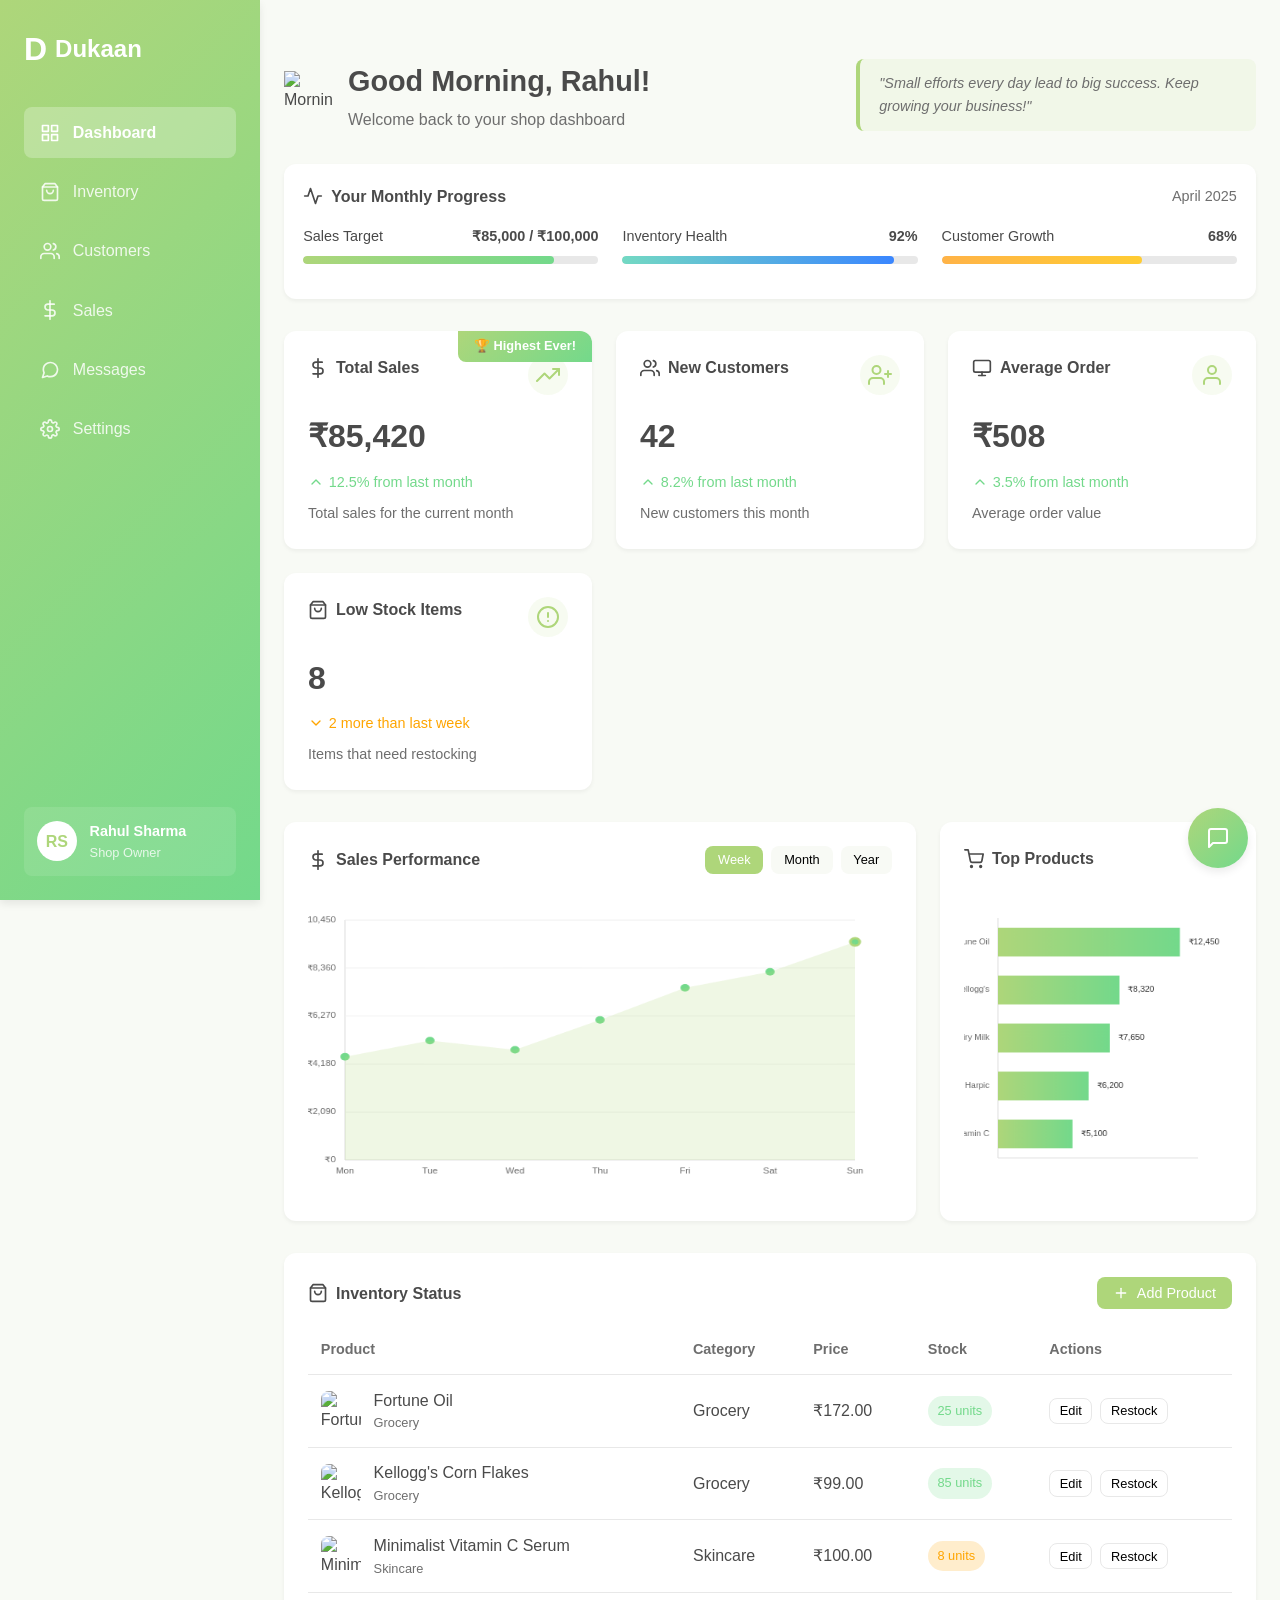
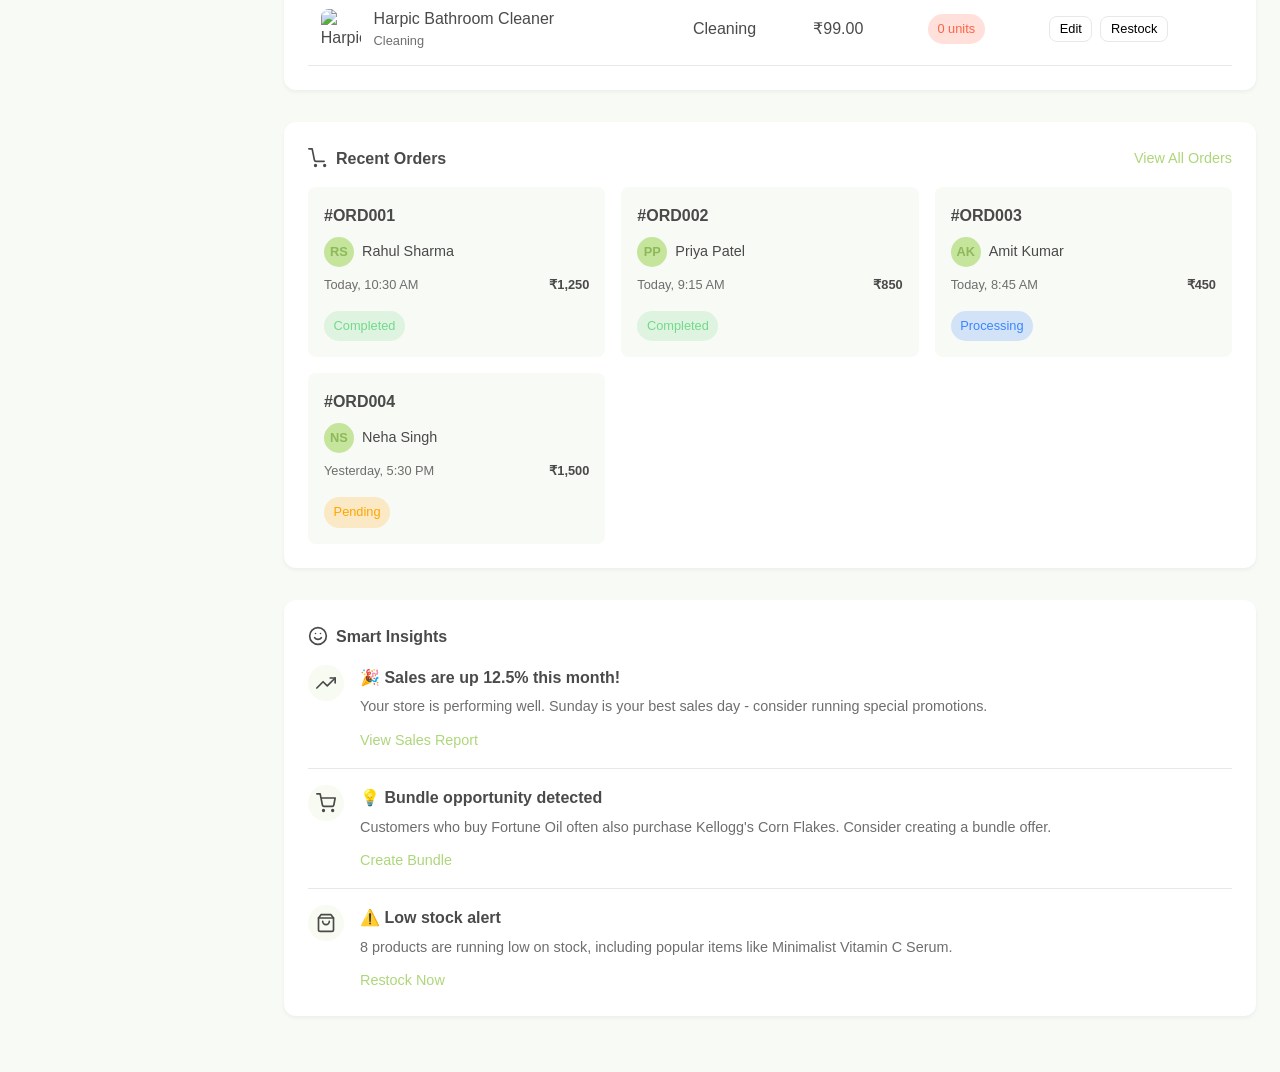
==== index.html @ 67dc1d1b "Rename shopkeeper-dashboard.html to index.html" ====
<!DOCTYPE html>
<html lang="en">
<head>
    <meta charset="UTF-8">
    <meta name="viewport" content="width=device-width, initial-scale=1.0">
    <title>Shopkeeper Dashboard - Dukaan</title>
    <link rel="icon" href="fevicon.png" type="image/png">
    <style>
        /* Base Styles and Variables */
        :root {
            --primary-color: #AED67A;
            --primary-dark: #8EB85A;
            --primary-light: #C5E49C;
            --secondary-color: #73D98B;
            --accent-color: #FFA500;
            --text-color: #4A4A4A;
            --text-light: #6E6E6E;
            --bg-color: #F8FAF5;
            --card-bg: #FFFFFF;
            --border-color: #E8E8E8;
            --shadow-sm: 0 2px 4px rgba(0, 0, 0, 0.05);
            --shadow-md: 0 4px 8px rgba(0, 0, 0, 0.08);
            --shadow-lg: 0 8px 16px rgba(0, 0, 0, 0.1);
            --radius-sm: 8px;
            --radius-md: 12px;
            --radius-lg: 20px;
            --transition-fast: 0.2s ease;
            --transition-normal: 0.3s ease;
            --font-family: 'Segoe UI', 'Helvetica Neue', Arial, sans-serif;
        }

        /* Reset and Base Styles */
        * {
            margin: 0;
            padding: 0;
            box-sizing: border-box;
        }

        body {
            font-family: var(--font-family);
            background-color: var(--bg-color);
            color: var(--text-color);
            line-height: 1.6;
            overflow-x: hidden;
        }

        /* Typography */
        h1, h2, h3, h4, h5, h6 {
            font-weight: 600;
            margin-bottom: 0.5rem;
        }

        h1 {
            font-size: 1.8rem;
        }

        h2 {
            font-size: 1.5rem;
        }

        h3 {
            font-size: 1.2rem;
        }

        p {
            margin-bottom: 1rem;
        }

        /* Layout */
        .dashboard-container {
            display: flex;
            min-height: 100vh;
        }

        /* Sidebar */
        .sidebar {
            width: 260px;
            background: linear-gradient(135deg, var(--primary-color), var(--secondary-color));
            color: white;
            padding: 1.5rem;
            position: fixed;
            height: 100vh;
            left: 0;
            top: 0;
            z-index: 100;
            box-shadow: var(--shadow-md);
            transition: transform var(--transition-normal);
        }

        .sidebar-header {
            display: flex;
            align-items: center;
            margin-bottom: 2rem;
        }

        .sidebar-logo {
            font-size: 2rem;
            font-weight: bold;
            margin-right: 0.5rem;
        }

        .sidebar-title {
            font-size: 1.5rem;
            font-weight: bold;
        }

        .sidebar-nav {
            margin-top: 2rem;
        }

        .nav-item {
            margin-bottom: 0.5rem;
            list-style: none;
        }

        .nav-link {
            display: flex;
            align-items: center;
            padding: 0.8rem 1rem;
            color: rgba(255, 255, 255, 0.85);
            text-decoration: none;
            border-radius: var(--radius-sm);
            transition: all var(--transition-fast);
        }

        .nav-link:hover {
            background-color: rgba(255, 255, 255, 0.15);
            color: white;
            transform: translateX(5px);
        }

        .nav-link.active {
            background-color: rgba(255, 255, 255, 0.25);
            color: white;
            font-weight: 600;
        }

        .nav-icon {
            margin-right: 0.8rem;
            width: 20px;
            height: 20px;
        }

        .sidebar-footer {
            position: absolute;
            bottom: 1.5rem;
            width: calc(100% - 3rem);
        }

        .user-info {
            display: flex;
            align-items: center;
            padding: 0.8rem;
            background-color: rgba(255, 255, 255, 0.1);
            border-radius: var(--radius-sm);
        }

        .user-avatar {
            width: 40px;
            height: 40px;
            border-radius: 50%;
            background-color: white;
            display: flex;
            align-items: center;
            justify-content: center;
            margin-right: 0.8rem;
            font-weight: bold;
            color: var(--primary-color);
        }

        .user-name {
            font-weight: 600;
            font-size: 0.9rem;
        }

        .user-role {
            font-size: 0.8rem;
            opacity: 0.8;
        }

        /* Main Content */
        .main-content {
            flex: 1;
            padding: 1.5rem;
            margin-left: 260px;
        }

        /* Header */
        .dashboard-header {
            display: flex;
            justify-content: space-between;
            align-items: center;
            margin-bottom: 2rem;
        }

        .greeting-section {
            display: flex;
            align-items: center;
        }

        .greeting-icon {
            width: 48px;
            height: 48px;
            margin-right: 1rem;
            animation: float 3s ease-in-out infinite;
        }

        @keyframes float {
            0% { transform: translateY(0px); }
            50% { transform: translateY(-10px); }
            100% { transform: translateY(0px); }
        }

        .greeting-text h1 {
            margin-bottom: 0.2rem;
        }

        .greeting-text p {
            color: var(--text-light);
            margin-bottom: 0;
        }

        .quote-box {
            background-color: rgba(174, 214, 122, 0.1);
            padding: 0.8rem 1.2rem;
            border-radius: var(--radius-sm);
            border-left: 4px solid var(--primary-color);
            max-width: 400px;
            font-style: italic;
            color: var(--text-light);
            font-size: 0.9rem;
            animation: fadeIn 1s ease;
        }

        @keyframes fadeIn {
            from { opacity: 0; transform: translateY(10px); }
            to { opacity: 1; transform: translateY(0); }
        }

        /* Progress Tracker */
        .progress-tracker {
            background-color: var(--card-bg);
            border-radius: var(--radius-md);
            padding: 1.2rem;
            margin-bottom: 2rem;
            box-shadow: var(--shadow-sm);
            transition: transform var(--transition-fast), box-shadow var(--transition-fast);
        }

        .progress-tracker:hover {
            transform: translateY(-5px);
            box-shadow: var(--shadow-md);
        }

        .progress-header {
            display: flex;
            justify-content: space-between;
            align-items: center;
            margin-bottom: 1rem;
        }

        .progress-title {
            font-weight: 600;
            display: flex;
            align-items: center;
        }

        .progress-title svg {
            margin-right: 0.5rem;
        }

        .progress-date {
            font-size: 0.9rem;
            color: var(--text-light);
        }

        .progress-bars {
            display: grid;
            grid-template-columns: repeat(auto-fill, minmax(250px, 1fr));
            gap: 1.5rem;
        }

        .progress-item {
            margin-bottom: 1rem;
        }

        .progress-item-header {
            display: flex;
            justify-content: space-between;
            margin-bottom: 0.5rem;
        }

        .progress-item-title {
            font-weight: 500;
            font-size: 0.9rem;
        }

        .progress-item-value {
            font-weight: 600;
            font-size: 0.9rem;
        }

        .progress-bar-bg {
            height: 8px;
            background-color: var(--border-color);
            border-radius: 4px;
            overflow: hidden;
        }

        .progress-bar-fill {
            height: 100%;
            border-radius: 4px;
            transition: width 1s ease-in-out;
        }

        .progress-bar-fill.sales {
            background: linear-gradient(90deg, var(--primary-color), var(--secondary-color));
        }

        .progress-bar-fill.inventory {
            background: linear-gradient(90deg, #73D9C3, #3A86FF);
        }

        .progress-bar-fill.customers {
            background: linear-gradient(90deg, #FFB347, #FFCC33);
        }

        /* Dashboard Cards */
        .dashboard-cards {
            display: grid;
            grid-template-columns: repeat(auto-fill, minmax(280px, 1fr));
            gap: 1.5rem;
            margin-bottom: 2rem;
        }

        .dashboard-card {
            background-color: var(--card-bg);
            border-radius: var(--radius-md);
            padding: 1.5rem;
            box-shadow: var(--shadow-sm);
            transition: transform var(--transition-fast), box-shadow var(--transition-fast);
            position: relative;
            overflow: hidden;
        }

        .dashboard-card:hover {
            transform: translateY(-5px);
            box-shadow: var(--shadow-md);
        }

        .card-header {
            display: flex;
            justify-content: space-between;
            align-items: flex-start;
            margin-bottom: 1rem;
        }

        .card-title {
            font-weight: 600;
            display: flex;
            align-items: center;
        }

        .card-title svg {
            margin-right: 0.5rem;
        }

        .card-icon {
            width: 40px;
            height: 40px;
            display: flex;
            align-items: center;
            justify-content: center;
            border-radius: 50%;
            background-color: rgba(174, 214, 122, 0.1);
            color: var(--primary-color);
        }

        .card-value {
            font-size: 2rem;
            font-weight: 700;
            margin: 0.5rem 0;
        }

        .card-change {
            display: flex;
            align-items: center;
            font-size: 0.9rem;
            margin-bottom: 0.5rem;
        }

        .card-change.positive {
            color: var(--secondary-color);
        }

        .card-change.negative {
            color: var(--accent-color);
        }

        .card-change svg {
            margin-right: 0.3rem;
        }

        .card-description {
            font-size: 0.9rem;
            color: var(--text-light);
        }

        .card-badge {
            position: absolute;
            top: 0;
            right: 0;
            background: linear-gradient(135deg, var(--primary-color), var(--secondary-color));
            color: white;
            padding: 0.3rem 1rem;
            font-size: 0.8rem;
            font-weight: 600;
            border-bottom-left-radius: var(--radius-sm);
            transform: translateY(-100%);
            animation: slideDown 0.5s forwards 0.5s;
        }

        @keyframes slideDown {
            to { transform: translateY(0); }
        }

        /* Charts Section */
        .charts-section {
            display: grid;
            grid-template-columns: 2fr 1fr;
            gap: 1.5rem;
            margin-bottom: 2rem;
        }

        .chart-container {
            background-color: var(--card-bg);
            border-radius: var(--radius-md);
            padding: 1.5rem;
            box-shadow: var(--shadow-sm);
            transition: transform var(--transition-fast), box-shadow var(--transition-fast);
        }

        .chart-container:hover {
            transform: translateY(-5px);
            box-shadow: var(--shadow-md);
        }

        .chart-header {
            display: flex;
            justify-content: space-between;
            align-items: center;
            margin-bottom: 1rem;
        }

        .chart-title {
            font-weight: 600;
            display: flex;
            align-items: center;
        }

        .chart-title svg {
            margin-right: 0.5rem;
        }

        .chart-actions {
            display: flex;
            gap: 0.5rem;
        }

        .chart-action {
            background-color: var(--bg-color);
            border: none;
            border-radius: var(--radius-sm);
            padding: 0.4rem 0.8rem;
            font-size: 0.8rem;
            cursor: pointer;
            transition: all var(--transition-fast);
        }

        .chart-action:hover {
            background-color: var(--primary-light);
        }

        .chart-action.active {
            background-color: var(--primary-color);
            color: white;
        }

        .chart-canvas {
            width: 100%;
            height: 300px;
        }

        /* Inventory Section */
        .inventory-section {
            background-color: var(--card-bg);
            border-radius: var(--radius-md);
            padding: 1.5rem;
            margin-bottom: 2rem;
            box-shadow: var(--shadow-sm);
            transition: transform var(--transition-fast), box-shadow var(--transition-fast);
        }

        .inventory-section:hover {
            transform: translateY(-5px);
            box-shadow: var(--shadow-md);
        }

        .inventory-header {
            display: flex;
            justify-content: space-between;
            align-items: center;
            margin-bottom: 1rem;
        }

        .inventory-title {
            font-weight: 600;
            display: flex;
            align-items: center;
        }

        .inventory-title svg {
            margin-right: 0.5rem;
        }

        .inventory-action {
            background-color: var(--primary-color);
            color: white;
            border: none;
            border-radius: var(--radius-sm);
            padding: 0.5rem 1rem;
            font-size: 0.9rem;
            cursor: pointer;
            display: flex;
            align-items: center;
            transition: all var(--transition-fast);
        }

        .inventory-action:hover {
            background-color: var(--primary-dark);
            transform: scale(1.05);
        }

        .inventory-action svg {
            margin-right: 0.5rem;
        }

        .inventory-table {
            width: 100%;
            border-collapse: collapse;
            margin-top: 1rem;
        }

        .inventory-table th,
        .inventory-table td {
            padding: 0.8rem;
            text-align: left;
            border-bottom: 1px solid var(--border-color);
        }

        .inventory-table th {
            font-weight: 600;
            color: var(--text-light);
            font-size: 0.9rem;
        }

        .inventory-table tr:hover {
            background-color: rgba(174, 214, 122, 0.05);
        }

        .product-cell {
            display: flex;
            align-items: center;
        }

        .product-image {
            width: 40px;
            height: 40px;
            border-radius: var(--radius-sm);
            margin-right: 0.8rem;
            object-fit: cover;
        }

        .product-name {
            font-weight: 500;
        }

        .product-category {
            font-size: 0.8rem;
            color: var(--text-light);
        }

        .stock-status {
            display: inline-block;
            padding: 0.3rem 0.6rem;
            border-radius: 20px;
            font-size: 0.8rem;
            font-weight: 500;
        }

        .stock-status.in-stock {
            background-color: rgba(115, 217, 139, 0.2);
            color: var(--secondary-color);
        }

        .stock-status.low-stock {
            background-color: rgba(255, 165, 0, 0.2);
            color: var(--accent-color);
        }

        .stock-status.out-of-stock {
            background-color: rgba(255, 99, 71, 0.2);
            color: tomato;
        }

        .action-buttons {
            display: flex;
            gap: 0.5rem;
        }

        .action-button {
            background-color: transparent;
            border: 1px solid var(--border-color);
            border-radius: var(--radius-sm);
            padding: 0.3rem 0.6rem;
            font-size: 0.8rem;
            cursor: pointer;
            transition: all var(--transition-fast);
        }

        .action-button:hover {
            background-color: var(--primary-color);
            border-color: var(--primary-color);
            color: white;
        }

        /* Recent Orders Section */
        .recent-orders {
            background-color: var(--card-bg);
            border-radius: var(--radius-md);
            padding: 1.5rem;
            margin-bottom: 2rem;
            box-shadow: var(--shadow-sm);
            transition: transform var(--transition-fast), box-shadow var(--transition-fast);
        }

        .recent-orders:hover {
            transform: translateY(-5px);
            box-shadow: var(--shadow-md);
        }

        .recent-orders-header {
            display: flex;
            justify-content: space-between;
            align-items: center;
            margin-bottom: 1rem;
        }

        .recent-orders-title {
            font-weight: 600;
            display: flex;
            align-items: center;
        }

        .recent-orders-title svg {
            margin-right: 0.5rem;
        }

        .view-all {
            color: var(--primary-color);
            text-decoration: none;
            font-size: 0.9rem;
            font-weight: 500;
            transition: all var(--transition-fast);
        }

        .view-all:hover {
            color: var(--primary-dark);
            text-decoration: underline;
        }

        .order-cards {
            display: grid;
            grid-template-columns: repeat(auto-fill, minmax(250px, 1fr));
            gap: 1rem;
        }

        .order-card {
            background-color: var(--bg-color);
            border-radius: var(--radius-sm);
            padding: 1rem;
            transition: all var(--transition-fast);
        }

        .order-card:hover {
            transform: translateY(-5px);
            box-shadow: var(--shadow-sm);
        }

        .order-id {
            font-weight: 600;
            margin-bottom: 0.5rem;
        }

        .order-customer {
            display: flex;
            align-items: center;
            margin-bottom: 0.5rem;
        }

        .customer-avatar {
            width: 30px;
            height: 30px;
            border-radius: 50%;
            background-color: var(--primary-light);
            display: flex;
            align-items: center;
            justify-content: center;
            margin-right: 0.5rem;
            font-weight: 600;
            font-size: 0.8rem;
            color: var(--primary-dark);
        }

        .customer-name {
            font-weight: 500;
            font-size: 0.9rem;
        }

        .order-details {
            display: flex;
            justify-content: space-between;
            font-size: 0.8rem;
            color: var(--text-light);
            margin-bottom: 0.5rem;
        }

        .order-amount {
            font-weight: 600;
            color: var(--text-color);
        }

        .order-status {
            display: inline-block;
            padding: 0.3rem 0.6rem;
            border-radius: 20px;
            font-size: 0.8rem;
            font-weight: 500;
            margin-top: 0.5rem;
        }

        .order-status.completed {
            background-color: rgba(115, 217, 139, 0.2);
            color: var(--secondary-color);
        }

        .order-status.processing {
            background-color: rgba(58, 134, 255, 0.2);
            color: #3A86FF;
        }

        .order-status.pending {
            background-color: rgba(255, 165, 0, 0.2);
            color: var(--accent-color);
        }

        /* Insights Section */
        .insights-section {
            background-color: var(--card-bg);
            border-radius: var(--radius-md);
            padding: 1.5rem;
            margin-bottom: 2rem;
            box-shadow: var(--shadow-sm);
            transition: transform var(--transition-fast), box-shadow var(--transition-fast);
        }

        .insights-section:hover {
            transform: translateY(-5px);
            box-shadow: var(--shadow-md);
        }

        .insights-header {
            display: flex;
            justify-content: space-between;
            align-items: center;
            margin-bottom: 1rem;
        }

        .insights-title {
            font-weight: 600;
            display: flex;
            align-items: center;
        }

        .insights-title svg {
            margin-right: 0.5rem;
        }

        .insights-list {
            list-style: none;
        }

        .insight-item {
            display: flex;
            align-items: flex-start;
            margin-bottom: 1rem;
            padding-bottom: 1rem;
            border-bottom: 1px solid var(--border-color);
        }

        .insight-item:last-child {
            margin-bottom: 0;
            padding-bottom: 0;
            border-bottom: none;
        }

        .insight-icon {
            width: 36px;
            height: 36px;
            border-radius: 50%;
            background-color: rgba(174, 214, 122, 0.1);
            display: flex;
            align-items: center;
            justify-content: center;
            margin-right: 1rem;
            flex-shrink: 0;
        }

        .insight-content {
            flex: 1;
        }

        .insight-title {
            font-weight: 600;
            margin-bottom: 0.3rem;
        }

        .insight-description {
            font-size: 0.9rem;
            color: var(--text-light);
            margin-bottom: 0.5rem;
        }

        .insight-action {
            color: var(--primary-color);
            text-decoration: none;
            font-size: 0.9rem;
            font-weight: 500;
            transition: all var(--transition-fast);
        }

        .insight-action:hover {
            color: var(--primary-dark);
            text-decoration: underline;
        }

        /* Chatbot */
        .chatbot {
            position: fixed;
            bottom: 2rem;
            right: 2rem;
            z-index: 100;
        }

        .chatbot-button {
            width: 60px;
            height: 60px;
            border-radius: 50%;
            background: linear-gradient(135deg, var(--primary-color), var(--secondary-color));
            color: white;
            display: flex;
            align-items: center;
            justify-content: center;
            cursor: pointer;
            box-shadow: var(--shadow-md);
            transition: all var(--transition-fast);
            position: relative;
        }

        .chatbot-button:hover {
            transform: scale(1.1);
        }

        .chatbot-button::after {
            content: "Need help?";
            position: absolute;
            top: -40px;
            left: 50%;
            transform: translateX(-50%);
            background-color: var(--card-bg);
            padding: 0.5rem 1rem;
            border-radius: var(--radius-sm);
            font-size: 0.9rem;
            box-shadow: var(--shadow-sm);
            opacity: 0;
            transition: opacity var(--transition-fast);
            pointer-events: none;
        }

        .chatbot-button:hover::after {
            opacity: 1;
        }

        /* Responsive Styles */
        @media (max-width: 1200px) {
            .charts-section {
                grid-template-columns: 1fr;
            }
        }

        @media (max-width: 992px) {
            .sidebar {
                width: 80px;
                padding: 1.5rem 0.5rem;
            }

            .sidebar-title, .user-name, .user-role {
                display: none;
            }

            .sidebar-logo {
                margin-right: 0;
            }

            .sidebar-header {
                justify-content: center;
            }

            .nav-link {
                justify-content: center;
                padding: 0.8rem;
            }

            .nav-icon {
                margin-right: 0;
            }

            .user-info {
                justify-content: center;
                padding: 0.8rem;
            }

            .user-avatar {
                margin-right: 0;
            }

            .main-content {
                margin-left: 80px;
            }
        }

        @media (max-width: 768px) {
            .dashboard-header {
                flex-direction: column;
                align-items: flex-start;
            }

            .greeting-section {
                margin-bottom: 1rem;
            }

            .quote-box {
                max-width: 100%;
            }

            .progress-bars {
                grid-template-columns: 1fr;
            }

            .dashboard-cards {
                grid-template-columns: 1fr;
            }

            .order-cards {
                grid-template-columns: 1fr;
            }
        }

        @media (max-width: 576px) {
            .sidebar {
                transform: translateX(-100%);
            }

            .sidebar.open {
                transform: translateX(0);
            }

            .main-content {
                margin-left: 0;
            }

            .mobile-toggle {
                display: block;
                position: fixed;
                top: 1rem;
                left: 1rem;
                z-index: 200;
                background-color: var(--primary-color);
                color: white;
                border: none;
                border-radius: 50%;
                width: 40px;
                height: 40px;
                display: flex;
                align-items: center;
                justify-content: center;
                cursor: pointer;
                box-shadow: var(--shadow-sm);
            }
        }

        /* Animations and Effects */
        .pulse {
            animation: pulse 2s infinite;
        }

        @keyframes pulse {
            0% { transform: scale(1); }
            50% { transform: scale(1.05); }
            100% { transform: scale(1); }
        }

        .achievement-popup {
            position: fixed;
            top: 2rem;
            right: 2rem;
            background: linear-gradient(135deg, var(--primary-color), var(--secondary-color));
            color: white;
            padding: 1rem;
            border-radius: var(--radius-md);
            box-shadow: var(--shadow-md);
            z-index: 1000;
            display: flex;
            align-items: center;
            animation: slideInRight 0.5s forwards, slideOutRight 0.5s forwards 5s;
            max-width: 300px;
        }

        @keyframes slideInRight {
            from { transform: translateX(100%); opacity: 0; }
            to { transform: translateX(0); opacity: 1; }
        }

        @keyframes slideOutRight {
            from { transform: translateX(0); opacity: 1; }
            to { transform: translateX(100%); opacity: 0; }
        }

        .achievement-icon {
            font-size: 1.5rem;
            margin-right: 1rem;
        }

        .achievement-content {
            flex: 1;
        }

        .achievement-title {
            font-weight: 600;
            margin-bottom: 0.3rem;
        }

        .achievement-description {
            font-size: 0.9rem;
            opacity: 0.9;
        }

        /* Confetti Animation */
        .confetti {
            position: fixed;
            width: 10px;
            height: 10px;
            background-color: var(--primary-color);
            opacity: 0;
            z-index: 999;
            animation: confetti 5s ease-in-out forwards;
            pointer-events: none;
        }

        @keyframes confetti {
            0% { transform: translateY(0) rotate(0deg); opacity: 1; }
            100% { transform: translateY(100vh) rotate(720deg); opacity: 0; }
        }
    </style>
</head>
<body>
    <!-- Mobile Toggle Button -->
    <button class="mobile-toggle" id="mobileToggle">
        <svg xmlns="http://www.w3.org/2000/svg" width="24" height="24" viewBox="0 0 24 24" fill="none" stroke="currentColor" stroke-width="2" stroke-linecap="round" stroke-linejoin="round">
            <line x1="3" y1="12" x2="21" y2="12"></line>
            <line x1="3" y1="6" x2="21" y2="6"></line>
            <line x1="3" y1="18" x2="21" y2="18"></line>
        </svg>
    </button>

    <!-- Sidebar -->
    <div class="sidebar" id="sidebar">
        <div class="sidebar-header">
            <div class="sidebar-logo">D</div>
            <div class="sidebar-title">Dukaan</div>
        </div>
        <ul class="sidebar-nav">
            <li class="nav-item">
                <a href="shopkeeper-dashboard.html" class="nav-link active">
                    <svg xmlns="http://www.w3.org/2000/svg" width="24" height="24" viewBox="0 0 24 24" fill="none" stroke="currentColor" stroke-width="2" stroke-linecap="round" stroke-linejoin="round" class="nav-icon">
                        <rect x="3" y="3" width="7" height="7"></rect>
                        <rect x="14" y="3" width="7" height="7"></rect>
                        <rect x="14" y="14" width="7" height="7"></rect>
                        <rect x="3" y="14" width="7" height="7"></rect>
                    </svg>
                    Dashboard
                </a>
            </li>
            <li class="nav-item">
                <a href="Inventory.html" class="nav-link">
                    <svg xmlns="http://www.w3.org/2000/svg" width="24" height="24" viewBox="0 0 24 24" fill="none" stroke="currentColor" stroke-width="2" stroke-linecap="round" stroke-linejoin="round" class="nav-icon">
                        <path d="M6 2L3 6v14a2 2 0 0 0 2 2h14a2 2 0 0 0 2-2V6l-3-4z"></path>
                        <line x1="3" y1="6" x2="21" y2="6"></line>
                        <path d="M16 10a4 4 0 0 1-8 0"></path>
                    </svg>
                    Inventory
                </a>
            </li>
            <li class="nav-item">
                <a href="#" class="nav-link">
                    <svg xmlns="http://www.w3.org/2000/svg" width="24" height="24" viewBox="0 0 24 24" fill="none" stroke="currentColor" stroke-width="2" stroke-linecap="round" stroke-linejoin="round" class="nav-icon">
                        <path d="M17 21v-2a4 4 0 0 0-4-4H5a4 4 0 0 0-4 4v2"></path>
                        <circle cx="9" cy="7" r="4"></circle>
                        <path d="M23 21v-2a4 4 0 0 0-3-3.87"></path>
                        <path d="M16 3.13a4 4 0 0 1 0 7.75"></path>
                    </svg>
                    Customers
                </a>
            </li>
            <li class="nav-item">
                <a href="Sales.html" class="nav-link">
                    <svg xmlns="http://www.w3.org/2000/svg" width="24" height="24" viewBox="0 0 24 24" fill="none" stroke="currentColor" stroke-width="2" stroke-linecap="round" stroke-linejoin="round" class="nav-icon">
                        <line x1="12" y1="1" x2="12" y2="23"></line>
                        <path d="M17 5H9.5a3.5 3.5 0 0 0 0 7h5a3.5 3.5 0 0 1 0 7H6"></path>
                    </svg>
                    Sales
                </a>
            </li>
            <li class="nav-item">
                <a href="#" class="nav-link">
                    <svg xmlns="http://www.w3.org/2000/svg" width="24" height="24" viewBox="0 0 24 24" fill="none" stroke="currentColor" stroke-width="2" stroke-linecap="round" stroke-linejoin="round" class="nav-icon">
                        <path d="M21 11.5a8.38 8.38 0 0 1-.9 3.8 8.5 8.5 0 0 1-7.6 4.7 8.38 8.38 0 0 1-3.8-.9L3 21l1.9-5.7a8.38 8.38 0 0 1-.9-3.8 8.5 8.5 0 0 1 4.7-7.6 8.38 8.38 0 0 1 3.8-.9h.5a8.48 8.48 0 0 1 8 8v.5z"></path>
                    </svg>
                    Messages
                </a>
            </li>
            <li class="nav-item">
                <a href="#" class="nav-link">
                    <svg xmlns="http://www.w3.org/2000/svg" width="24" height="24" viewBox="0 0 24 24" fill="none" stroke="currentColor" stroke-width="2" stroke-linecap="round" stroke-linejoin="round" class="nav-icon">
                        <circle cx="12" cy="12" r="3"></circle>
                        <path d="M19.4 15a1.65 1.65 0 0 0 .33 1.82l.06.06a2 2 0 0 1 0 2.83 2 2 0 0 1-2.83 0l-.06-.06a1.65 1.65 0 0 0-1.82-.33 1.65 1.65 0 0 0-1 1.51V21a2 2 0 0 1-2 2 2 2 0 0 1-2-2v-.09A1.65 1.65 0 0 0 9 19.4a1.65 1.65 0 0 0-1.82.33l-.06.06a2 2 0 0 1-2.83 0 2 2 0 0 1 0-2.83l.06-.06a1.65 1.65 0 0 0 .33-1.82 1.65 1.65 0 0 0-1.51-1H3a2 2 0 0 1-2-2 2 2 0 0 1 2-2h.09A1.65 1.65 0 0 0 4.6 9a1.65 1.65 0 0 0-.33-1.82l-.06-.06a2 2 0 0 1 0-2.83 2 2 0 0 1 2.83 0l.06.06a1.65 1.65 0 0 0 1.82.33H9a1.65 1.65 0 0 0 1-1.51V3a2 2 0 0 1 2-2 2 2 0 0 1 2 2v.09a1.65 1.65 0 0 0 1 1.51 1.65 1.65 0 0 0 1.82-.33l.06-.06a2 2 0 0 1 2.83 0 2 2 0 0 1 0 2.83l-.06.06a1.65 1.65 0 0 0-.33 1.82V9a1.65 1.65 0 0 0 1.51 1H21a2 2 0 0 1 2 2 2 2 0 0 1-2 2h-.09a1.65 1.65 0 0 0-1.51 1z"></path>
                    </svg>
                    Settings
                </a>
            </li>
        </ul>
        <div class="sidebar-footer">
            <div class="user-info">
                <div class="user-avatar">RS</div>
                <div class="user-details">
                    <div class="user-name">Rahul Sharma</div>
                    <div class="user-role">Shop Owner</div>
                </div>
            </div>
        </div>
    </div>

    <!-- Main Content -->
    <div class="main-content">
        <!-- Dashboard Header -->
        <div class="dashboard-header">
            <div class="greeting-section">
                <img src="https://img.icons8.com/color/96/000000/sun--v1.png" class="greeting-icon" alt="Morning Sun">
                <div class="greeting-text">
                    <h1>Good Morning, Rahul!</h1>
                    <p>Welcome back to your shop dashboard</p>
                </div>
            </div>
            <div class="quote-box">
                "Small efforts every day lead to big success. Keep growing your business!"
            </div>
        </div>

        <!-- Progress Tracker -->
        <div class="progress-tracker">
            <div class="progress-header">
                <div class="progress-title">
                    <svg xmlns="http://www.w3.org/2000/svg" width="20" height="20" viewBox="0 0 24 24" fill="none" stroke="currentColor" stroke-width="2" stroke-linecap="round" stroke-linejoin="round">
                        <polyline points="22 12 18 12 15 21 9 3 6 12 2 12"></polyline>
                    </svg>
                    Your Monthly Progress
                </div>
                <div class="progress-date">April 2025</div>
            </div>
            <div class="progress-bars">
                <div class="progress-item">
                    <div class="progress-item-header">
                        <div class="progress-item-title">Sales Target</div>
                        <div class="progress-item-value">₹85,000 / ₹100,000</div>
                    </div>
                    <div class="progress-bar-bg">
                        <div class="progress-bar-fill sales" style="width: 85%;"></div>
                    </div>
                </div>
                <div class="progress-item">
                    <div class="progress-item-header">
                        <div class="progress-item-title">Inventory Health</div>
                        <div class="progress-item-value">92%</div>
                    </div>
                    <div class="progress-bar-bg">
                        <div class="progress-bar-fill inventory" style="width: 92%;"></div>
                    </div>
                </div>
                <div class="progress-item">
                    <div class="progress-item-header">
                        <div class="progress-item-title">Customer Growth</div>
                        <div class="progress-item-value">68%</div>
                    </div>
                    <div class="progress-bar-bg">
                        <div class="progress-bar-fill customers" style="width: 68%;"></div>
                    </div>
                </div>
            </div>
        </div>

        <!-- Dashboard Cards -->
        <div class="dashboard-cards">
            <div class="dashboard-card">
                <div class="card-badge">🏆 Highest Ever!</div>
                <div class="card-header">
                    <div class="card-title">
                        <svg xmlns="http://www.w3.org/2000/svg" width="20" height="20" viewBox="0 0 24 24" fill="none" stroke="currentColor" stroke-width="2" stroke-linecap="round" stroke-linejoin="round">
                            <line x1="12" y1="1" x2="12" y2="23"></line>
                            <path d="M17 5H9.5a3.5 3.5 0 0 0 0 7h5a3.5 3.5 0 0 1 0 7H6"></path>
                        </svg>
                        Total Sales
                    </div>
                    <div class="card-icon">
                        <svg xmlns="http://www.w3.org/2000/svg" width="24" height="24" viewBox="0 0 24 24" fill="none" stroke="currentColor" stroke-width="2" stroke-linecap="round" stroke-linejoin="round">
                            <polyline points="23 6 13.5 15.5 8.5 10.5 1 18"></polyline>
                            <polyline points="17 6 23 6 23 12"></polyline>
                        </svg>
                    </div>
                </div>
                <div class="card-value">₹85,420</div>
                <div class="card-change positive">
                    <svg xmlns="http://www.w3.org/2000/svg" width="16" height="16" viewBox="0 0 24 24" fill="none" stroke="currentColor" stroke-width="2" stroke-linecap="round" stroke-linejoin="round">
                        <polyline points="18 15 12 9 6 15"></polyline>
                    </svg>
                    12.5% from last month
                </div>
                <div class="card-description">Total sales for the current month</div>
            </div>

            <div class="dashboard-card">
                <div class="card-header">
                    <div class="card-title">
                        <svg xmlns="http://www.w3.org/2000/svg" width="20" height="20" viewBox="0 0 24 24" fill="none" stroke="currentColor" stroke-width="2" stroke-linecap="round" stroke-linejoin="round">
                            <path d="M17 21v-2a4 4 0 0 0-4-4H5a4 4 0 0 0-4 4v2"></path>
                            <circle cx="9" cy="7" r="4"></circle>
                            <path d="M23 21v-2a4 4 0 0 0-3-3.87"></path>
                            <path d="M16 3.13a4 4 0 0 1 0 7.75"></path>
                        </svg>
                        New Customers
                    </div>
                    <div class="card-icon">
                        <svg xmlns="http://www.w3.org/2000/svg" width="24" height="24" viewBox="0 0 24 24" fill="none" stroke="currentColor" stroke-width="2" stroke-linecap="round" stroke-linejoin="round">
                            <path d="M16 21v-2a4 4 0 0 0-4-4H5a4 4 0 0 0-4 4v2"></path>
                            <circle cx="8.5" cy="7" r="4"></circle>
                            <line x1="20" y1="8" x2="20" y2="14"></line>
                            <line x1="23" y1="11" x2="17" y2="11"></line>
                        </svg>
                    </div>
                </div>
                <div class="card-value">42</div>
                <div class="card-change positive">
                    <svg xmlns="http://www.w3.org/2000/svg" width="16" height="16" viewBox="0 0 24 24" fill="none" stroke="currentColor" stroke-width="2" stroke-linecap="round" stroke-linejoin="round">
                        <polyline points="18 15 12 9 6 15"></polyline>
                    </svg>
                    8.2% from last month
                </div>
                <div class="card-description">New customers this month</div>
            </div>

            <div class="dashboard-card">
                <div class="card-header">
                    <div class="card-title">
                        <svg xmlns="http://www.w3.org/2000/svg" width="20" height="20" viewBox="0 0 24 24" fill="none" stroke="currentColor" stroke-width="2" stroke-linecap="round" stroke-linejoin="round">
                            <rect x="2" y="3" width="20" height="14" rx="2" ry="2"></rect>
                            <line x1="8" y1="21" x2="16" y2="21"></line>
                            <line x1="12" y1="17" x2="12" y2="21"></line>
                        </svg>
                        Average Order
                    </div>
                    <div class="card-icon">
                        <svg xmlns="http://www.w3.org/2000/svg" width="24" height="24" viewBox="0 0 24 24" fill="none" stroke="currentColor" stroke-width="2" stroke-linecap="round" stroke-linejoin="round">
                            <path d="M20 21v-2a4 4 0 0 0-4-4H8a4 4 0 0 0-4 4v2"></path>
                            <circle cx="12" cy="7" r="4"></circle>
                        </svg>
                    </div>
                </div>
                <div class="card-value">₹508</div>
                <div class="card-change positive">
                    <svg xmlns="http://www.w3.org/2000/svg" width="16" height="16" viewBox="0 0 24 24" fill="none" stroke="currentColor" stroke-width="2" stroke-linecap="round" stroke-linejoin="round">
                        <polyline points="18 15 12 9 6 15"></polyline>
                    </svg>
                    3.5% from last month
                </div>
                <div class="card-description">Average order value</div>
            </div>

            <div class="dashboard-card">
                <div class="card-header">
                    <div class="card-title">
                        <svg xmlns="http://www.w3.org/2000/svg" width="20" height="20" viewBox="0 0 24 24" fill="none" stroke="currentColor" stroke-width="2" stroke-linecap="round" stroke-linejoin="round">
                            <path d="M6 2L3 6v14a2 2 0 0 0 2 2h14a2 2 0 0 0 2-2V6l-3-4z"></path>
                            <line x1="3" y1="6" x2="21" y2="6"></line>
                            <path d="M16 10a4 4 0 0 1-8 0"></path>
                        </svg>
                        Low Stock Items
                    </div>
                    <div class="card-icon">
                        <svg xmlns="http://www.w3.org/2000/svg" width="24" height="24" viewBox="0 0 24 24" fill="none" stroke="currentColor" stroke-width="2" stroke-linecap="round" stroke-linejoin="round">
                            <circle cx="12" cy="12" r="10"></circle>
                            <line x1="12" y1="8" x2="12" y2="12"></line>
                            <line x1="12" y1="16" x2="12.01" y2="16"></line>
                        </svg>
                    </div>
                </div>
                <div class="card-value">8</div>
                <div class="card-change negative">
                    <svg xmlns="http://www.w3.org/2000/svg" width="16" height="16" viewBox="0 0 24 24" fill="none" stroke="currentColor" stroke-width="2" stroke-linecap="round" stroke-linejoin="round">
                        <polyline points="6 9 12 15 18 9"></polyline>
                    </svg>
                    2 more than last week
                </div>
                <div class="card-description">Items that need restocking</div>
            </div>
        </div>

        <!-- Charts Section -->
        <div class="charts-section">
            <div class="chart-container">
                <div class="chart-header">
                    <div class="chart-title">
                        <svg xmlns="http://www.w3.org/2000/svg" width="20" height="20" viewBox="0 0 24 24" fill="none" stroke="currentColor" stroke-width="2" stroke-linecap="round" stroke-linejoin="round">
                            <line x1="12" y1="1" x2="12" y2="23"></line>
                            <path d="M17 5H9.5a3.5 3.5 0 0 0 0 7h5a3.5 3.5 0 0 1 0 7H6"></path>
                        </svg>
                        Sales Performance
                    </div>
                    <div class="chart-actions">
                        <button class="chart-action active" data-period="week">Week</button>
                        <button class="chart-action" data-period="month">Month</button>
                        <button class="chart-action" data-period="year">Year</button>
                    </div>
                </div>
                <canvas id="salesChart" class="chart-canvas"></canvas>
            </div>
            <div class="chart-container">
                <div class="chart-header">
                    <div class="chart-title">
                        <svg xmlns="http://www.w3.org/2000/svg" width="20" height="20" viewBox="0 0 24 24" fill="none" stroke="currentColor" stroke-width="2" stroke-linecap="round" stroke-linejoin="round">
                            <circle cx="9" cy="21" r="1"></circle>
                            <circle cx="20" cy="21" r="1"></circle>
                            <path d="M1 1h4l2.68 13.39a2 2 0 0 0 2 1.61h9.72a2 2 0 0 0 2-1.61L23 6H6"></path>
                        </svg>
                        Top Products
                    </div>
                </div>
                <canvas id="productsChart" class="chart-canvas"></canvas>
            </div>
        </div>

        <!-- Inventory Section -->
        <div class="inventory-section">
            <div class="inventory-header">
                <div class="inventory-title">
                    <svg xmlns="http://www.w3.org/2000/svg" width="20" height="20" viewBox="0 0 24 24" fill="none" stroke="currentColor" stroke-width="2" stroke-linecap="round" stroke-linejoin="round">
                        <path d="M6 2L3 6v14a2 2 0 0 0 2 2h14a2 2 0 0 0 2-2V6l-3-4z"></path>
                        <line x1="3" y1="6" x2="21" y2="6"></line>
                        <path d="M16 10a4 4 0 0 1-8 0"></path>
                    </svg>
                    Inventory Status
                </div>
                <button class="inventory-action">
                    <svg xmlns="http://www.w3.org/2000/svg" width="16" height="16" viewBox="0 0 24 24" fill="none" stroke="currentColor" stroke-width="2" stroke-linecap="round" stroke-linejoin="round">
                        <line x1="12" y1="5" x2="12" y2="19"></line>
                        <line x1="5" y1="12" x2="19" y2="12"></line>
                    </svg>
                    Add Product
                </button>
            </div>
            <div class="inventory-table-container">
                <table class="inventory-table">
                    <thead>
                        <tr>
                            <th>Product</th>
                            <th>Category</th>
                            <th>Price</th>
                            <th>Stock</th>
                            <th>Actions</th>
                        </tr>
                    </thead>
                    <tbody>
                        <tr>
                            <td>
                                <div class="product-cell">
                                    <img src="https://instamart-media-assets.swiggy.com/swiggy/image/upload/fl_lossy,f_auto,q_auto,h_600/ua3kmc9rw870bwnbzdaa" alt="Fortune Oil" class="product-image">
                                    <div>
                                        <div class="product-name">Fortune Oil</div>
                                        <div class="product-category">Grocery</div>
                                    </div>
                                </div>
                            </td>
                            <td>Grocery</td>
                            <td>₹172.00</td>
                            <td><span class="stock-status in-stock">25 units</span></td>
                            <td>
                                <div class="action-buttons">
                                    <button class="action-button">Edit</button>
                                    <button class="action-button">Restock</button>
                                </div>
                            </td>
                        </tr>
                        <tr>
                            <td>
                                <div class="product-cell">
                                    <img src="https://instamart-media-assets.swiggy.com/swiggy/image/upload/fl_lossy,f_auto,q_auto,h_600/kpag3dop5kdhg1zxlpjg" alt="Kellogg's Corn Flakes" class="product-image">
                                    <div>
                                        <div class="product-name">Kellogg's Corn Flakes</div>
                                        <div class="product-category">Grocery</div>
                                    </div>
                                </div>
                            </td>
                            <td>Grocery</td>
                            <td>₹99.00</td>
                            <td><span class="stock-status in-stock">85 units</span></td>
                            <td>
                                <div class="action-buttons">
                                    <button class="action-button">Edit</button>
                                    <button class="action-button">Restock</button>
                                </div>
                            </td>
                        </tr>
                        <tr>
                            <td>
                                <div class="product-cell">
                                    <img src="https://instamart-media-assets.swiggy.com/swiggy/image/upload/fl_lossy,f_auto,q_auto,h_600/85625ef50ade3dd6c4efd916960957c7" alt="Minimalist Vitamin C Serum" class="product-image">
                                    <div>
                                        <div class="product-name">Minimalist Vitamin C Serum</div>
                                        <div class="product-category">Skincare</div>
                                    </div>
                                </div>
                            </td>
                            <td>Skincare</td>
                            <td>₹100.00</td>
                            <td><span class="stock-status low-stock">8 units</span></td>
                            <td>
                                <div class="action-buttons">
                                    <button class="action-button">Edit</button>
                                    <button class="action-button">Restock</button>
                                </div>
                            </td>
                        </tr>
                        <tr>
                            <td>
                                <div class="product-cell">
                                    <img src="https://instamart-media-assets.swiggy.com/swiggy/image/upload/fl_lossy,f_auto,q_auto,h_600/cdfd53161f3fd38f8e41bc0bf2bc6418" alt="Harpic Bathroom Cleaner" class="product-image">
                                    <div>
                                        <div class="product-name">Harpic Bathroom Cleaner</div>
                                        <div class="product-category">Cleaning</div>
                                    </div>
                                </div>
                            </td>
                            <td>Cleaning</td>
                            <td>₹99.00</td>
                            <td><span class="stock-status out-of-stock">0 units</span></td>
                            <td>
                                <div class="action-buttons">
                                    <button class="action-button">Edit</button>
                                    <button class="action-button">Restock</button>
                                </div>
                            </td>
                        </tr>
                    </tbody>
                </table>
            </div>
        </div>

        <!-- Recent Orders Section -->
        <div class="recent-orders">
            <div class="recent-orders-header">
                <div class="recent-orders-title">
                    <svg xmlns="http://www.w3.org/2000/svg" width="20" height="20" viewBox="0 0 24 24" fill="none" stroke="currentColor" stroke-width="2" stroke-linecap="round" stroke-linejoin="round">
                        <circle cx="9" cy="21" r="1"></circle>
                        <circle cx="20" cy="21" r="1"></circle>
                        <path d="M1 1h4l2.68 13.39a2 2 0 0 0 2 1.61h9.72  cy="21" r="1"></circle>
                        <path d="M1 1h4l2.68 13.39a2 2 0 0 0 2 1.61h9.72a2 2 0 0 0 2-1.61L23 6H6"></path>
                    </svg>
                    Recent Orders
                </div>
                <a href="#" class="view-all">View All Orders</a>
            </div>
            <div class="order-cards">
                <div class="order-card">
                    <div class="order-id">#ORD001</div>
                    <div class="order-customer">
                        <div class="customer-avatar">RS</div>
                        <div class="customer-name">Rahul Sharma</div>
                    </div>
                    <div class="order-details">
                        <span>Today, 10:30 AM</span>
                        <span class="order-amount">₹1,250</span>
                    </div>
                    <span class="order-status completed">Completed</span>
                </div>
                <div class="order-card">
                    <div class="order-id">#ORD002</div>
                    <div class="order-customer">
                        <div class="customer-avatar">PP</div>
                        <div class="customer-name">Priya Patel</div>
                    </div>
                    <div class="order-details">
                        <span>Today, 9:15 AM</span>
                        <span class="order-amount">₹850</span>
                    </div>
                    <span class="order-status completed">Completed</span>
                </div>
                <div class="order-card">
                    <div class="order-id">#ORD003</div>
                    <div class="order-customer">
                        <div class="customer-avatar">AK</div>
                        <div class="customer-name">Amit Kumar</div>
                    </div>
                    <div class="order-details">
                        <span>Today, 8:45 AM</span>
                        <span class="order-amount">₹450</span>
                    </div>
                    <span class="order-status processing">Processing</span>
                </div>
                <div class="order-card">
                    <div class="order-id">#ORD004</div>
                    <div class="order-customer">
                        <div class="customer-avatar">NS</div>
                        <div class="customer-name">Neha Singh</div>
                    </div>
                    <div class="order-details">
                        <span>Yesterday, 5:30 PM</span>
                        <span class="order-amount">₹1,500</span>
                    </div>
                    <span class="order-status pending">Pending</span>
                </div>
            </div>
        </div>

        <!-- Insights Section -->
        <div class="insights-section">
            <div class="insights-header">
                <div class="insights-title">
                    <svg xmlns="http://www.w3.org/2000/svg" width="20" height="20" viewBox="0 0 24 24" fill="none" stroke="currentColor" stroke-width="2" stroke-linecap="round" stroke-linejoin="round">
                        <circle cx="12" cy="12" r="10"></circle>
                        <path d="M8 14s1.5 2 4 2 4-2 4-2"></path>
                        <line x1="9" y1="9" x2="9.01" y2="9"></line>
                        <line x1="15" y1="9" x2="15.01" y2="9"></line>
                    </svg>
                    Smart Insights
                </div>
            </div>
            <ul class="insights-list">
                <li class="insight-item">
                    <div class="insight-icon">
                        <svg xmlns="http://www.w3.org/2000/svg" width="20" height="20" viewBox="0 0 24 24" fill="none" stroke="currentColor" stroke-width="2" stroke-linecap="round" stroke-linejoin="round">
                            <polyline points="23 6 13.5 15.5 8.5 10.5 1 18"></polyline>
                            <polyline points="17 6 23 6 23 12"></polyline>
                        </svg>
                    </div>
                    <div class="insight-content">
                        <div class="insight-title">🎉 Sales are up 12.5% this month!</div>
                        <div class="insight-description">Your store is performing well. Sunday is your best sales day - consider running special promotions.</div>
                        <a href="#" class="insight-action">View Sales Report</a>
                    </div>
                </li>
                <li class="insight-item">
                    <div class="insight-icon">
                        <svg xmlns="http://www.w3.org/2000/svg" width="20" height="20" viewBox="0 0 24 24" fill="none" stroke="currentColor" stroke-width="2" stroke-linecap="round" stroke-linejoin="round">
                            <circle cx="9" cy="21" r="1"></circle>
                            <circle cx="20" cy="21" r="1"></circle>
                            <path d="M1 1h4l2.68 13.39a2 2 0 0 0 2 1.61h9.72a2 2 0 0 0 2-1.61L23 6H6"></path>
                        </svg>
                    </div>
                    <div class="insight-content">
                        <div class="insight-title">💡 Bundle opportunity detected</div>
                        <div class="insight-description">Customers who buy Fortune Oil often also purchase Kellogg's Corn Flakes. Consider creating a bundle offer.</div>
                        <a href="#" class="insight-action">Create Bundle</a>
                    </div>
                </li>
                <li class="insight-item">
                    <div class="insight-icon">
                        <svg xmlns="http://www.w3.org/2000/svg" width="20" height="20" viewBox="0 0 24 24" fill="none" stroke="currentColor" stroke-width="2" stroke-linecap="round" stroke-linejoin="round">
                            <path d="M6 2L3 6v14a2 2 0 0 0 2 2h14a2 2 0 0 0 2-2V6l-3-4z"></path>
                            <line x1="3" y1="6" x2="21" y2="6"></line>
                            <path d="M16 10a4 4 0 0 1-8 0"></path>
                        </svg>
                    </div>
                    <div class="insight-content">
                        <div class="insight-title">⚠️ Low stock alert</div>
                        <div class="insight-description">8 products are running low on stock, including popular items like Minimalist Vitamin C Serum.</div>
                        <a href="#" class="insight-action">Restock Now</a>
                    </div>
                </li>
            </ul>
        </div>

        <!-- Chatbot -->
        <div class="chatbot">
            <div class="chatbot-button" id="chatbotButton">
                <svg xmlns="http://www.w3.org/2000/svg" width="24" height="24" viewBox="0 0 24 24" fill="none" stroke="currentColor" stroke-width="2" stroke-linecap="round" stroke-linejoin="round">
                    <path d="M21 15a2 2 0 0 1-2 2H7l-4 4V5a2 2 0 0 1 2-2h14a2 2 0 0 1 2 2z"></path>
                </svg>
            </div>
        </div>

        <!-- Achievement Popup -->
        <div class="achievement-popup" id="achievementPopup" style="display: none;">
            <div class="achievement-icon">🏆</div>
            <div class="achievement-content">
                <div class="achievement-title">Achievement Unlocked!</div>
                <div class="achievement-description">You've reached 85% of your monthly sales target!</div>
            </div>
        </div>
    </div>

    <script>
        // Mobile menu toggle
        document.addEventListener('DOMContentLoaded', function() {
            const mobileToggle = document.getElementById('mobileToggle');
            const sidebar = document.getElementById('sidebar');
            
            if (mobileToggle) {
                mobileToggle.addEventListener('click', function() {
                    sidebar.classList.toggle('open');
                });
            }
            
            // Initialize charts
            initSalesChart();
            initProductsChart();
            
            // Show achievement popup after 3 seconds
            setTimeout(function() {
                const achievementPopup = document.getElementById('achievementPopup');
                if (achievementPopup) {
                    achievementPopup.style.display = 'flex';
                    showConfetti();
                }
            }, 3000);
            
            // Chatbot button click event
            const chatbotButton = document.getElementById('chatbotButton');
            if (chatbotButton) {
                chatbotButton.addEventListener('click', function() {
                    alert('Hello! I\'m your store assistant. How can I help you today?');
                });
            }
            
            // Chart period toggle
            const chartActions = document.querySelectorAll('.chart-action');
            chartActions.forEach(action => {
                action.addEventListener('click', function() {
                    chartActions.forEach(btn => btn.classList.remove('active'));
                    this.classList.add('active');
                    
                    // In a real application, this would update the chart data
                    // For this demo, we'll just redraw the same chart
                    initSalesChart();
                });
            });
        });
        
        // Initialize Sales Chart
        function initSalesChart() {
            const canvas = document.getElementById('salesChart');
            if (!canvas) return;
            
            const ctx = canvas.getContext('2d');
            
            // Clear canvas
            ctx.clearRect(0, 0, canvas.width, canvas.height);
            
            // Set canvas dimensions
            canvas.width = canvas.parentElement.clientWidth;
            canvas.height = canvas.parentElement.clientHeight;
            
            // Sample data
            const days = ['Mon', 'Tue', 'Wed', 'Thu', 'Fri', 'Sat', 'Sun'];
            const sales = [4500, 5200, 4800, 6100, 7500, 8200, 9500];
            
            // Calculate dimensions
            const padding = 40;
            const chartWidth = canvas.width - padding * 2;
            const chartHeight = canvas.height - padding * 2;
            const maxSales = Math.max(...sales) * 1.1; // Add 10% padding
            
            // Draw axes
            ctx.beginPath();
            ctx.strokeStyle = '#ddd';
            ctx.moveTo(padding, padding);
            ctx.lineTo(padding, canvas.height - padding);
            ctx.lineTo(canvas.width - padding, canvas.height - padding);
            ctx.stroke();
            
            // Draw y-axis labels
            ctx.textAlign = 'right';
            ctx.textBaseline = 'middle';
            ctx.fillStyle = '#666';
            ctx.font = '12px var(--font-family)';
            
            for (let i = 0; i <= 5; i++) {
                const value = Math.round(maxSales * i / 5);
                const y = canvas.height - padding - (chartHeight * i / 5);
                ctx.fillText('₹' + value.toLocaleString(), padding - 10, y);
                
                // Draw horizontal grid line
                ctx.beginPath();
                ctx.strokeStyle = '#eee';
                ctx.moveTo(padding, y);
                ctx.lineTo(canvas.width - padding, y);
                ctx.stroke();
            }
            
            // Draw x-axis labels
            ctx.textAlign = 'center';
            ctx.textBaseline = 'top';
            
            days.forEach((day, index) => {
                const x = padding + (chartWidth * index / (days.length - 1));
                ctx.fillText(day, x, canvas.height - padding + 10);
            });
            
            // Draw data points and line
            ctx.beginPath();
            ctx.strokeStyle = '#AED67A';
            ctx.lineWidth = 3;
            
            sales.forEach((sale, index) => {
                const x = padding + (chartWidth * index / (sales.length - 1));
                const y = canvas.height - padding - (chartHeight * sale / maxSales);
                
                if (index === 0) {
                    ctx.moveTo(x, y);
                } else {
                    ctx.lineTo(x, y);
                }
                
                // Draw data point
                ctx.fillStyle = '#73D98B';
                ctx.beginPath();
                ctx.arc(x, y, 5, 0, Math.PI * 2);
                ctx.fill();
            });
            
            ctx.stroke();
            
            // Draw area under the line
            ctx.beginPath();
            ctx.fillStyle = 'rgba(174, 214, 122, 0.2)';
            
            sales.forEach((sale, index) => {
                const x = padding + (chartWidth * index / (sales.length - 1));
                const y = canvas.height - padding - (chartHeight * sale / maxSales);
                
                if (index === 0) {
                    ctx.moveTo(x, y);
                } else {
                    ctx.lineTo(x, y);
                }
            });
            
            ctx.lineTo(padding + chartWidth, canvas.height - padding);
            ctx.lineTo(padding, canvas.height - padding);
            ctx.closePath();
            ctx.fill();
        }
        
        // Initialize Products Chart
        function initProductsChart() {
            const canvas = document.getElementById('productsChart');
            if (!canvas) return;
            
            const ctx = canvas.getContext('2d');
            
            // Clear canvas
            ctx.clearRect(0, 0, canvas.width, canvas.height);
            
            // Set canvas dimensions
            canvas.width = canvas.parentElement.clientWidth;
            canvas.height = canvas.parentElement.clientHeight;
            
            // Sample data
            const products = ['Fortune Oil', 'Kellogg\'s', 'Dairy Milk', 'Harpic', 'Vitamin C'];
            const sales = [12450, 8320, 7650, 6200, 5100];
            
            // Calculate dimensions
            const padding = 40;
            const chartWidth = canvas.width - padding * 2;
            const chartHeight = canvas.height - padding * 2;
            const barHeight = chartHeight / products.length * 0.6;
            const barSpacing = chartHeight / products.length * 0.4;
            const maxSales = Math.max(...sales) * 1.1; // Add 10% padding
            
            // Draw axes
            ctx.beginPath();
            ctx.strokeStyle = '#ddd';
            ctx.moveTo(padding, padding);
            ctx.lineTo(padding, canvas.height - padding);
            ctx.lineTo(canvas.width - padding, canvas.height - padding);
            ctx.stroke();
            
            // Draw bars and labels
            products.forEach((product, index) => {
                const barWidth = (sales[index] / maxSales) * chartWidth;
                const y = padding + (index * (barHeight + barSpacing)) + barSpacing / 2;
                
                // Draw product label
                ctx.textAlign = 'right';
                ctx.textBaseline = 'middle';
                ctx.fillStyle = '#666';
                ctx.font = '12px var(--font-family)';
                ctx.fillText(product, padding - 10, y + barHeight / 2);
                
                // Create gradient for bar
                const gradient = ctx.createLinearGradient(padding, 0, padding + barWidth, 0);
                gradient.addColorStop(0, '#AED67A');
                gradient.addColorStop(1, '#73D98B');
                
                // Draw bar
                ctx.fillStyle = gradient;
                ctx.fillRect(padding, y, barWidth, barHeight);
                
                // Draw sales value
                ctx.textAlign = 'left';
                ctx.textBaseline = 'middle';
                ctx.fillStyle = '#333';
                ctx.font = '12px var(--font-family)';
                ctx.fillText('₹' + sales[index].toLocaleString(), padding + barWidth + 10, y + barHeight / 2);
            });
        }
        
        // Show confetti animation
        function showConfetti() {
            const colors = ['#AED67A', '#73D98B', '#FFA500', '#3A86FF'];
            
            for (let i = 0; i < 100; i++) {
                const confetti = document.createElement('div');
                confetti.className = 'confetti';
                confetti.style.left = Math.random() * 100 + 'vw';
                confetti.style.backgroundColor = colors[Math.floor(Math.random() * colors.length)];
                confetti.style.width = Math.random() * 10 + 5 + 'px';
                confetti.style.height = Math.random() * 5 + 5 + 'px';
                confetti.style.opacity = Math.random() + 0.5;
                confetti.style.animationDuration = Math.random() * 3 + 2 + 's';
                document.body.appendChild(confetti);
                
                // Remove confetti after animation
                setTimeout(() => {
                    confetti.remove();
                }, 5000);
            }
        }
        
        // Handle window resize
        window.addEventListener('resize', function() {
            initSalesChart();
            initProductsChart();
        });
    </script>
</body>
</html>
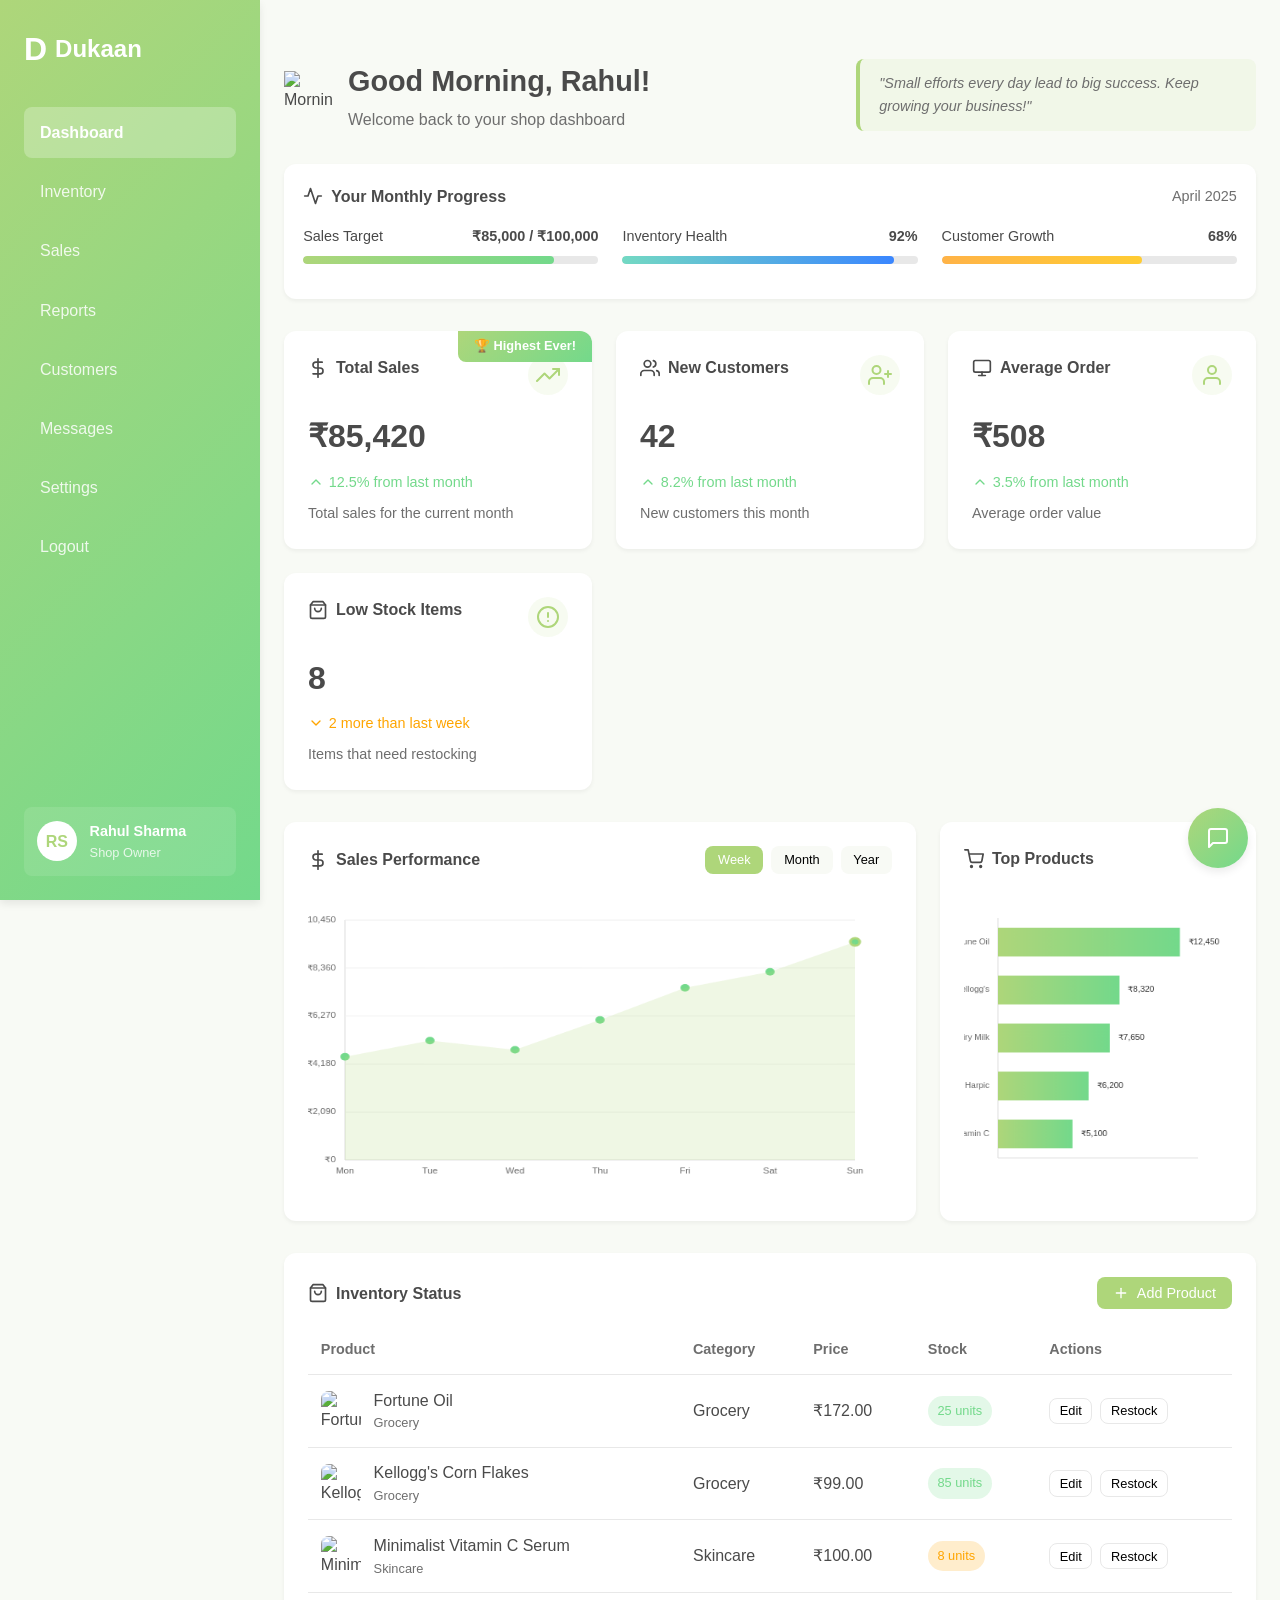
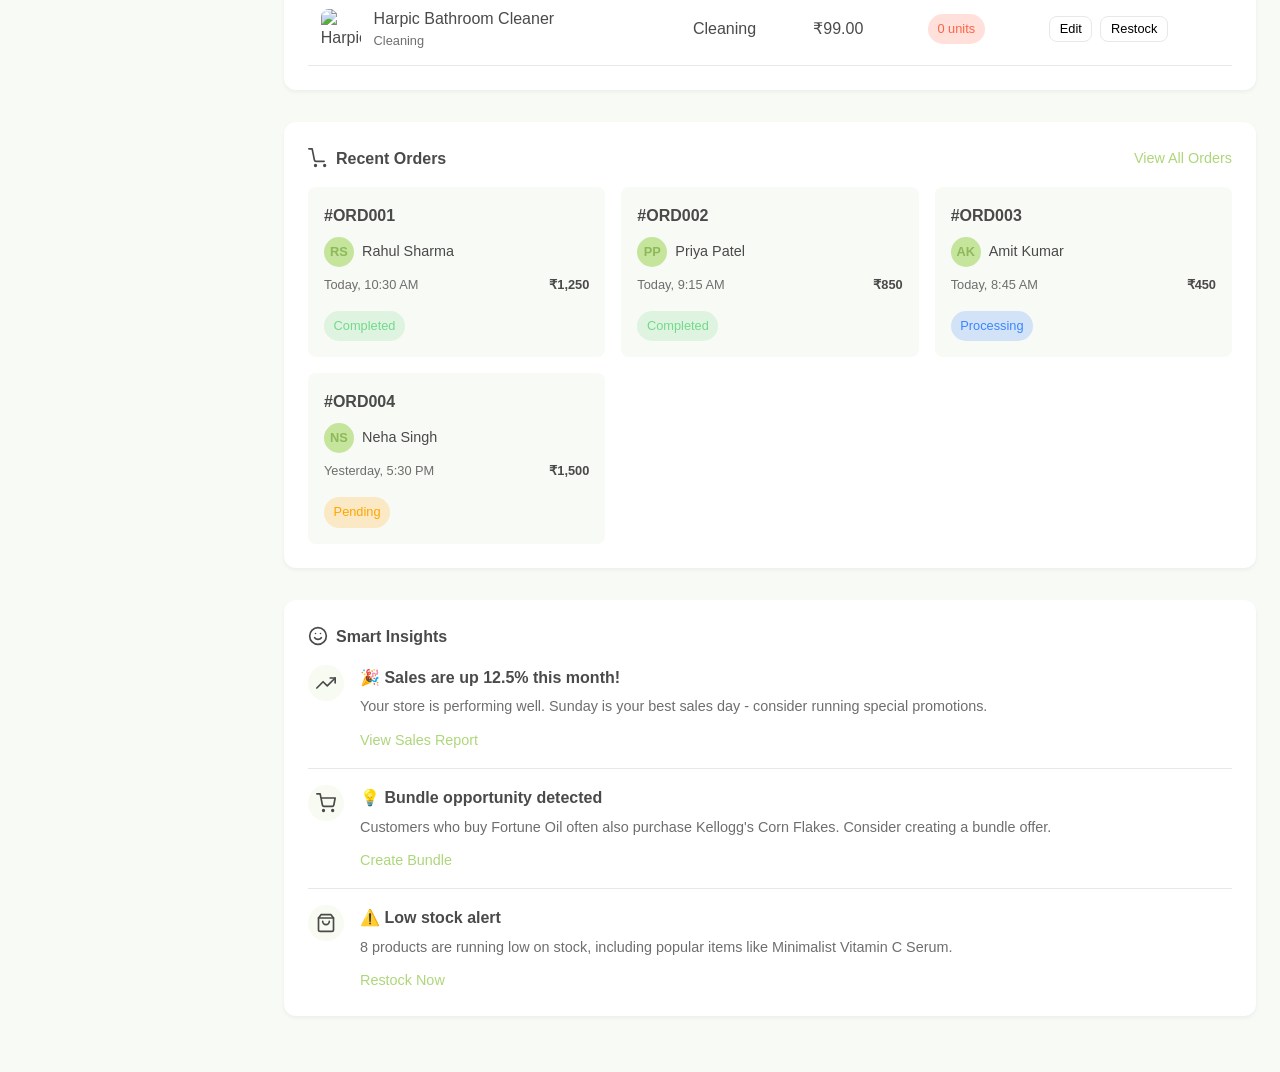
==== commit e8c91a01: "Update index.html" ====
--- a/index.html
+++ b/index.html
@@ -1099,66 +1099,32 @@
             <div class="sidebar-logo">D</div>
             <div class="sidebar-title">Dukaan</div>
         </div>
-        <ul class="sidebar-nav">
-            <li class="nav-item">
-                <a href="shopkeeper-dashboard.html" class="nav-link active">
-                    <svg xmlns="http://www.w3.org/2000/svg" width="24" height="24" viewBox="0 0 24 24" fill="none" stroke="currentColor" stroke-width="2" stroke-linecap="round" stroke-linejoin="round" class="nav-icon">
-                        <rect x="3" y="3" width="7" height="7"></rect>
-                        <rect x="14" y="3" width="7" height="7"></rect>
-                        <rect x="14" y="14" width="7" height="7"></rect>
-                        <rect x="3" y="14" width="7" height="7"></rect>
-                    </svg>
-                    Dashboard
-                </a>
-            </li>
-            <li class="nav-item">
-                <a href="Inventory.html" class="nav-link">
-                    <svg xmlns="http://www.w3.org/2000/svg" width="24" height="24" viewBox="0 0 24 24" fill="none" stroke="currentColor" stroke-width="2" stroke-linecap="round" stroke-linejoin="round" class="nav-icon">
-                        <path d="M6 2L3 6v14a2 2 0 0 0 2 2h14a2 2 0 0 0 2-2V6l-3-4z"></path>
-                        <line x1="3" y1="6" x2="21" y2="6"></line>
-                        <path d="M16 10a4 4 0 0 1-8 0"></path>
-                    </svg>
-                    Inventory
-                </a>
-            </li>
-            <li class="nav-item">
-                <a href="#" class="nav-link">
-                    <svg xmlns="http://www.w3.org/2000/svg" width="24" height="24" viewBox="0 0 24 24" fill="none" stroke="currentColor" stroke-width="2" stroke-linecap="round" stroke-linejoin="round" class="nav-icon">
-                        <path d="M17 21v-2a4 4 0 0 0-4-4H5a4 4 0 0 0-4 4v2"></path>
-                        <circle cx="9" cy="7" r="4"></circle>
-                        <path d="M23 21v-2a4 4 0 0 0-3-3.87"></path>
-                        <path d="M16 3.13a4 4 0 0 1 0 7.75"></path>
-                    </svg>
-                    Customers
-                </a>
-            </li>
-            <li class="nav-item">
-                <a href="Sales.html" class="nav-link">
-                    <svg xmlns="http://www.w3.org/2000/svg" width="24" height="24" viewBox="0 0 24 24" fill="none" stroke="currentColor" stroke-width="2" stroke-linecap="round" stroke-linejoin="round" class="nav-icon">
-                        <line x1="12" y1="1" x2="12" y2="23"></line>
-                        <path d="M17 5H9.5a3.5 3.5 0 0 0 0 7h5a3.5 3.5 0 0 1 0 7H6"></path>
-                    </svg>
-                    Sales
-                </a>
-            </li>
-            <li class="nav-item">
-                <a href="#" class="nav-link">
-                    <svg xmlns="http://www.w3.org/2000/svg" width="24" height="24" viewBox="0 0 24 24" fill="none" stroke="currentColor" stroke-width="2" stroke-linecap="round" stroke-linejoin="round" class="nav-icon">
-                        <path d="M21 11.5a8.38 8.38 0 0 1-.9 3.8 8.5 8.5 0 0 1-7.6 4.7 8.38 8.38 0 0 1-3.8-.9L3 21l1.9-5.7a8.38 8.38 0 0 1-.9-3.8 8.5 8.5 0 0 1 4.7-7.6 8.38 8.38 0 0 1 3.8-.9h.5a8.48 8.48 0 0 1 8 8v.5z"></path>
-                    </svg>
-                    Messages
-                </a>
-            </li>
-            <li class="nav-item">
-                <a href="#" class="nav-link">
-                    <svg xmlns="http://www.w3.org/2000/svg" width="24" height="24" viewBox="0 0 24 24" fill="none" stroke="currentColor" stroke-width="2" stroke-linecap="round" stroke-linejoin="round" class="nav-icon">
-                        <circle cx="12" cy="12" r="3"></circle>
-                        <path d="M19.4 15a1.65 1.65 0 0 0 .33 1.82l.06.06a2 2 0 0 1 0 2.83 2 2 0 0 1-2.83 0l-.06-.06a1.65 1.65 0 0 0-1.82-.33 1.65 1.65 0 0 0-1 1.51V21a2 2 0 0 1-2 2 2 2 0 0 1-2-2v-.09A1.65 1.65 0 0 0 9 19.4a1.65 1.65 0 0 0-1.82.33l-.06.06a2 2 0 0 1-2.83 0 2 2 0 0 1 0-2.83l.06-.06a1.65 1.65 0 0 0 .33-1.82 1.65 1.65 0 0 0-1.51-1H3a2 2 0 0 1-2-2 2 2 0 0 1 2-2h.09A1.65 1.65 0 0 0 4.6 9a1.65 1.65 0 0 0-.33-1.82l-.06-.06a2 2 0 0 1 0-2.83 2 2 0 0 1 2.83 0l.06.06a1.65 1.65 0 0 0 1.82.33H9a1.65 1.65 0 0 0 1-1.51V3a2 2 0 0 1 2-2 2 2 0 0 1 2 2v.09a1.65 1.65 0 0 0 1 1.51 1.65 1.65 0 0 0 1.82-.33l.06-.06a2 2 0 0 1 2.83 0 2 2 0 0 1 0 2.83l-.06.06a1.65 1.65 0 0 0-.33 1.82V9a1.65 1.65 0 0 0 1.51 1H21a2 2 0 0 1 2 2 2 2 0 0 1-2 2h-.09a1.65 1.65 0 0 0-1.51 1z"></path>
-                    </svg>
-                    Settings
-                </a>
-            </li>
-        </ul>
+        <ul class="nav flex-column">
+    <li class="nav-item">
+        <a class="nav-link active" href="index.html">Dashboard</a>
+    </li>
+    <li class="nav-item">
+        <a class="nav-link" href="Inventory.html">Inventory</a>
+    </li>
+    <li class="nav-item">
+        <a class="nav-link" href="Sales.html">Sales</a>
+    </li>
+    <li class="nav-item">
+        <a class="nav-link" href="Reports.html">Reports</a>
+    </li>
+    <li class="nav-item">
+        <a class="nav-link" href="#">Customers</a>
+    </li>
+    <li class="nav-item">
+        <a class="nav-link" href="message.html">Messages</a>
+    </li>
+    <li class="nav-item">
+        <a class="nav-link" href="#">Settings</a>
+    </li>
+    <li class="nav-item">
+        <a class="nav-link" href="https://kirana-kart-delight.lovable.app/login">Logout</a>
+    </li>
+</ul>
         <div class="sidebar-footer">
             <div class="user-info">
                 <div class="user-avatar">RS</div>
